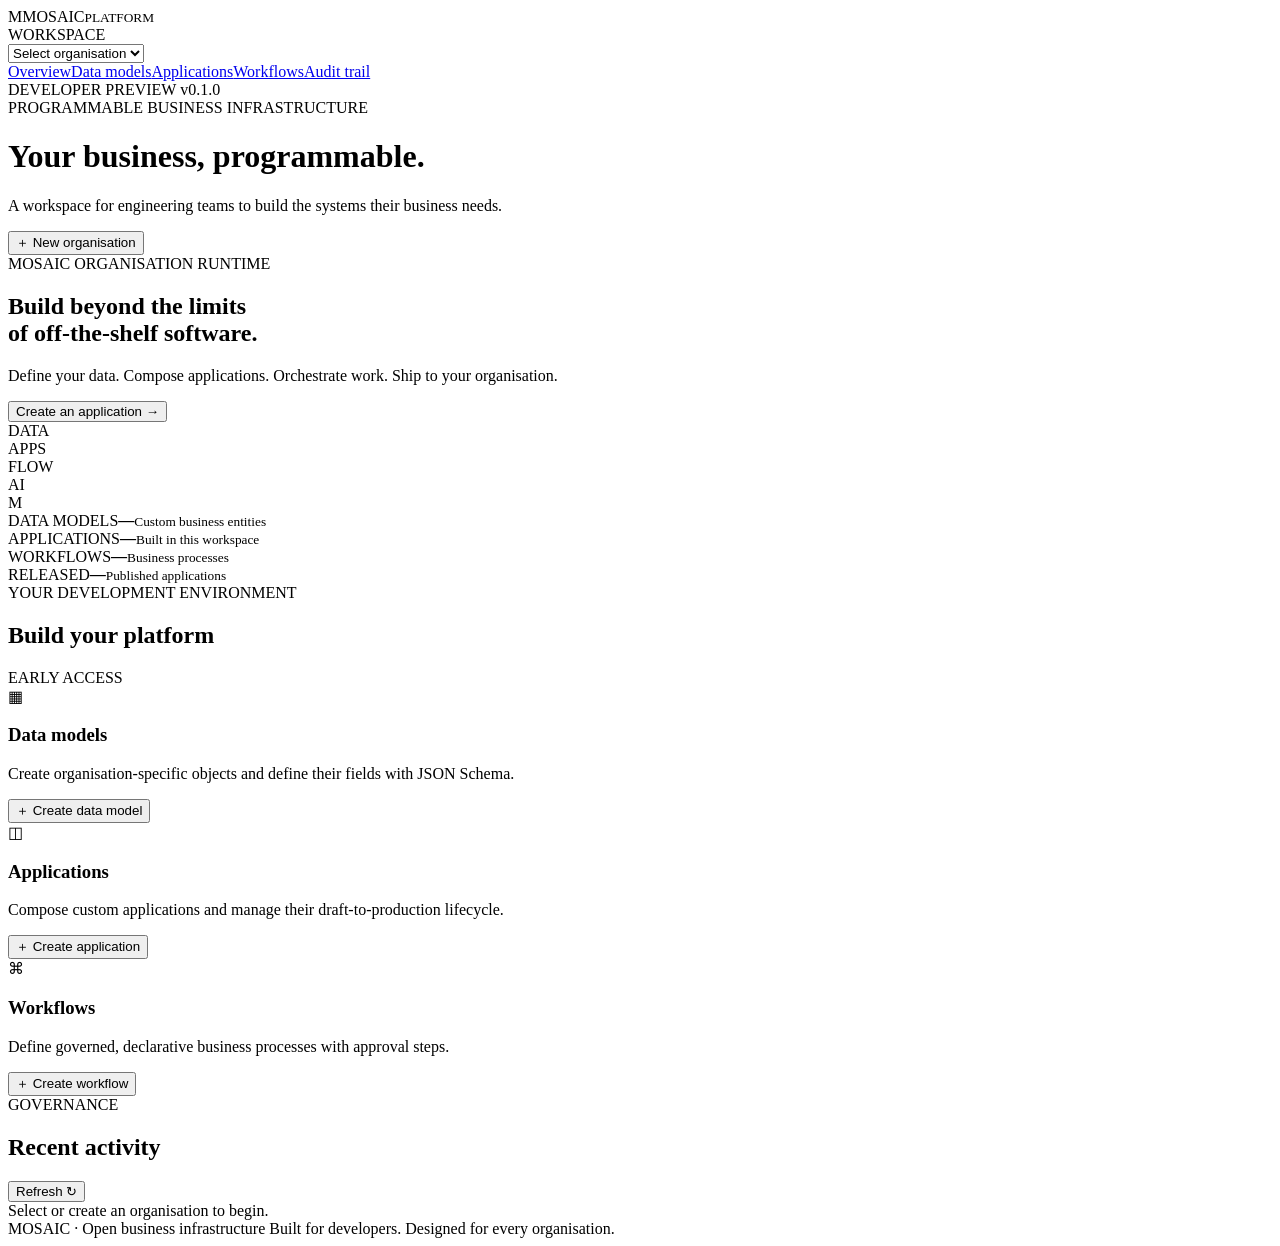
==== static/index.html @ 46ab3f81 "feat: add MOSAIC browser UI (static/index.html)" ====
<!doctype html>
<html lang="en"><head><meta charset="utf-8"><meta name="viewport" content="width=device-width,initial-scale=1"><title>MOSAIC — Business Infrastructure</title><link rel="stylesheet" href="/static/style.css"></head>
<body>
<aside class="sidebar"><div class="brand"><span class="mark">M</span><span>MOSAIC</span><small>PLATFORM</small></div><div class="org-label">WORKSPACE</div><select id="orgSelect"><option value="">Select organisation</option></select><nav><a class="active" href="#overview">Overview</a><a href="#objects">Data models</a><a href="#apps">Applications</a><a href="#workflows">Workflows</a><a href="#audit">Audit trail</a></nav><div class="side-foot">DEVELOPER PREVIEW <span>v0.1.0</span></div></aside>
<main><header><div><div class="eyebrow">PROGRAMMABLE BUSINESS INFRASTRUCTURE</div><h1 id="pageTitle">Your business, programmable.</h1><p class="muted">A workspace for engineering teams to build the systems their business needs.</p></div><button class="primary" id="newOrg">＋ New organisation</button></header>
<section class="hero"><div><div class="eyebrow light">MOSAIC ORGANISATION RUNTIME</div><h2>Build beyond the limits<br>of off-the-shelf software.</h2><p>Define your data. Compose applications. Orchestrate work. Ship to your organisation.</p><button class="hero-btn" id="quickApp">Create an application <span>→</span></button></div><div class="hero-art"><div class="orb orb1"></div><div class="orb orb2"></div><div class="node n1">DATA</div><div class="node n2">APPS</div><div class="node n3">FLOW</div><div class="node n4">AI</div><div class="core">M</div></div></section>
<section class="stats"><article><span>DATA MODELS</span><strong id="objectCount">—</strong><small>Custom business entities</small></article><article><span>APPLICATIONS</span><strong id="appCount">—</strong><small>Built in this workspace</small></article><article><span>WORKFLOWS</span><strong id="workflowCount">—</strong><small>Business processes</small></article><article><span>RELEASED</span><strong id="publishedCount">—</strong><small>Published applications</small></article></section>
<div class="section-head"><div><div class="eyebrow">YOUR DEVELOPMENT ENVIRONMENT</div><h2>Build your platform</h2></div><span class="pill">EARLY ACCESS</span></div>
<section class="cards"><article class="feature" id="objects"><div class="icon">▦</div><h3>Data models</h3><p>Create organisation-specific objects and define their fields with JSON Schema.</p><button data-action="object">＋ Create data model</button><div id="objectList" class="items"></div></article><article class="feature" id="apps"><div class="icon">◫</div><h3>Applications</h3><p>Compose custom applications and manage their draft-to-production lifecycle.</p><button data-action="app">＋ Create application</button><div id="appList" class="items"></div></article><article class="feature" id="workflows"><div class="icon">⌘</div><h3>Workflows</h3><p>Define governed, declarative business processes with approval steps.</p><button data-action="workflow">＋ Create workflow</button><div id="workflowList" class="items"></div></article></section>
<section class="audit" id="audit"><div class="section-head"><div><div class="eyebrow">GOVERNANCE</div><h2>Recent activity</h2></div><button class="subtle" id="refresh">Refresh ↻</button></div><div id="auditList" class="audit-list">Select or create an organisation to begin.</div></section>
<footer>MOSAIC · Open business infrastructure <span>Built for developers. Designed for every organisation.</span></footer></main>
<dialog id="modal"><form method="dialog" id="modalForm"><div class="modal-head"><div><div class="eyebrow">MOSAIC BUILDER</div><h2 id="modalTitle">Create</h2></div><button class="close" value="cancel">×</button></div><div id="fields"></div><div class="modal-actions"><button class="subtle" value="cancel">Cancel</button><button class="primary" id="save" type="submit">Create</button></div></form></dialog><div id="toast"></div><script src="/static/app.js"></script></body></html>
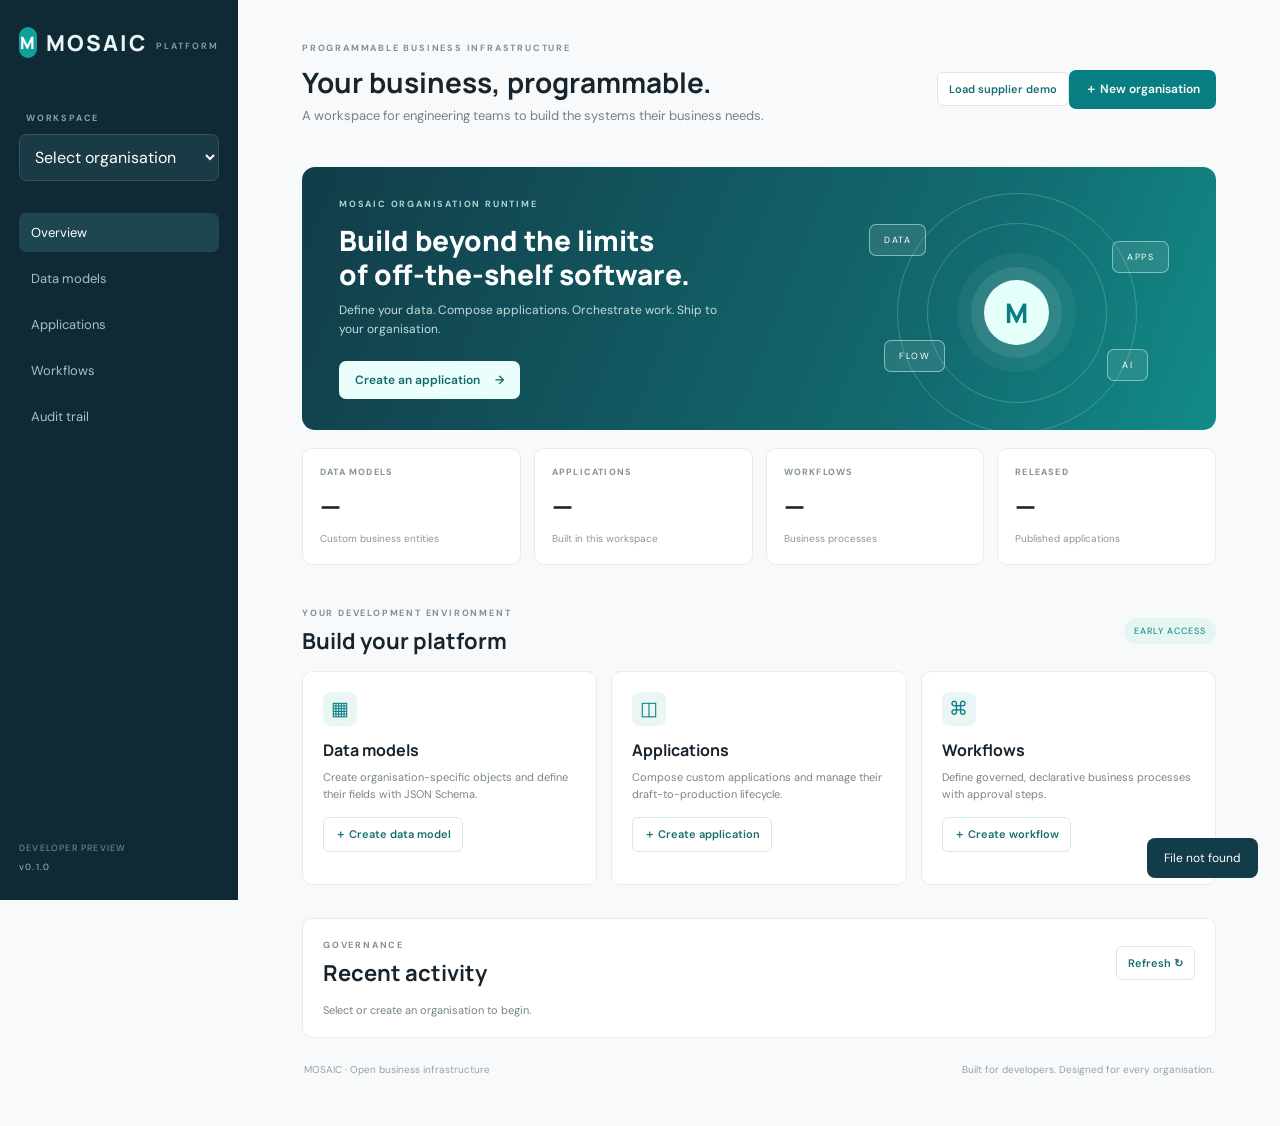
==== commit 99e5e203: "Add one-click supplier onboarding demo" ====
--- a/static/index.html
+++ b/static/index.html
@@ -2,7 +2,7 @@
 <html lang="en"><head><meta charset="utf-8"><meta name="viewport" content="width=device-width,initial-scale=1"><title>MOSAIC — Business Infrastructure</title><link rel="stylesheet" href="/static/style.css"></head>
 <body>
 <aside class="sidebar"><div class="brand"><span class="mark">M</span><span>MOSAIC</span><small>PLATFORM</small></div><div class="org-label">WORKSPACE</div><select id="orgSelect"><option value="">Select organisation</option></select><nav><a class="active" href="#overview">Overview</a><a href="#objects">Data models</a><a href="#apps">Applications</a><a href="#workflows">Workflows</a><a href="#audit">Audit trail</a></nav><div class="side-foot">DEVELOPER PREVIEW <span>v0.1.0</span></div></aside>
-<main><header><div><div class="eyebrow">PROGRAMMABLE BUSINESS INFRASTRUCTURE</div><h1 id="pageTitle">Your business, programmable.</h1><p class="muted">A workspace for engineering teams to build the systems their business needs.</p></div><button class="primary" id="newOrg">＋ New organisation</button></header>
+<main><header><div><div class="eyebrow">PROGRAMMABLE BUSINESS INFRASTRUCTURE</div><h1 id="pageTitle">Your business, programmable.</h1><p class="muted">A workspace for engineering teams to build the systems their business needs.</p></div><div class="header-actions"><button class="subtle" id="loadDemo">Load supplier demo</button><button class="primary" id="newOrg">＋ New organisation</button></div></header>
 <section class="hero"><div><div class="eyebrow light">MOSAIC ORGANISATION RUNTIME</div><h2>Build beyond the limits<br>of off-the-shelf software.</h2><p>Define your data. Compose applications. Orchestrate work. Ship to your organisation.</p><button class="hero-btn" id="quickApp">Create an application <span>→</span></button></div><div class="hero-art"><div class="orb orb1"></div><div class="orb orb2"></div><div class="node n1">DATA</div><div class="node n2">APPS</div><div class="node n3">FLOW</div><div class="node n4">AI</div><div class="core">M</div></div></section>
 <section class="stats"><article><span>DATA MODELS</span><strong id="objectCount">—</strong><small>Custom business entities</small></article><article><span>APPLICATIONS</span><strong id="appCount">—</strong><small>Built in this workspace</small></article><article><span>WORKFLOWS</span><strong id="workflowCount">—</strong><small>Business processes</small></article><article><span>RELEASED</span><strong id="publishedCount">—</strong><small>Published applications</small></article></section>
 <div class="section-head"><div><div class="eyebrow">YOUR DEVELOPMENT ENVIRONMENT</div><h2>Build your platform</h2></div><span class="pill">EARLY ACCESS</span></div>
--- a/static/style.css
+++ b/static/style.css
@@ -0,0 +1,4 @@
+@import url('https://fonts.googleapis.com/css2?family=DM+Sans:wght@400;500;600;700&family=Manrope:wght@400;500;600;700;800&display=swap');
+:root{--ink:#17232d;--muted:#74818b;--line:#e7ecef;--teal:#087e83;--bg:#f7f9fa}*{box-sizing:border-box}body{margin:0;background:var(--bg);color:var(--ink);font-family:'DM Sans',sans-serif}.sidebar{position:fixed;inset:0 auto 0 0;width:238px;background:#102a35;color:#eaf4f4;padding:27px 19px;display:flex;flex-direction:column}.brand{font:800 22px Manrope;letter-spacing:2px;display:flex;align-items:center;gap:9px}.brand small{font:600 9px 'DM Sans';letter-spacing:2px;color:#7fa5a9;margin:7px 0 0}.mark{display:grid;place-items:center;background:#12a09b;border-radius:9px;width:31px;height:31px;color:#fff;font-size:17px}.org-label,.eyebrow{font-size:9px;font-weight:700;letter-spacing:1.8px;color:#819099}.org-label{margin:54px 0 10px 7px;color:#7fa5a9}select{background:#1a3a45;color:white;border:1px solid #31525b;border-radius:7px;padding:11px;width:100%;font:inherit}nav{display:grid;gap:7px;margin-top:32px}nav a{color:#a8bec1;text-decoration:none;padding:11px 12px;border-radius:7px;font-size:13px}nav a.active,nav a:hover{background:#1d4650;color:white}.side-foot{margin-top:auto;color:#6f979b;font-size:9px;letter-spacing:1.2px}.side-foot span{display:block;margin-top:7px;color:#a4bec0}main{margin-left:238px;padding:42px 5vw 25px;max-width:1600px}header{display:flex;justify-content:space-between;align-items:center;margin-bottom:30px}h1,h2,h3,p{margin-top:0}h1{font:700 28px Manrope;margin:9px 0 6px}h2{font:700 22px Manrope;margin:7px 0}h3{font:700 16px Manrope;margin:13px 0 8px}.muted{color:var(--muted);font-size:13px}.primary,.hero-btn{background:#087e83;color:white;border:0;border-radius:7px;padding:11px 16px;font:600 12px 'DM Sans';cursor:pointer}.primary:hover{background:#06696d}.hero{background:linear-gradient(112deg,#123c49,#126b70 70%,#128b86);border-radius:13px;color:white;min-height:248px;padding:31px 37px;display:flex;justify-content:space-between;overflow:hidden;position:relative}.light{color:#a8d6d3}.hero h2{font:800 28px Manrope;line-height:1.2;margin:14px 0 10px}.hero p{font-size:12px;color:#c5dddc;max-width:390px;line-height:1.6}.hero-btn{background:#eafffb;color:#12676b;margin-top:9px}.hero-btn span{padding-left:12px}.hero-art{width:330px;position:relative}.core{position:absolute;top:82px;left:135px;width:65px;height:65px;border-radius:50%;display:grid;place-items:center;background:#e5fffa;color:#087e83;font:800 27px Manrope;box-shadow:0 0 0 13px #ffffff16,0 0 0 27px #ffffff0c}.node{position:absolute;border:1px solid #a5e1d9aa;background:#ffffff18;padding:9px 14px;border-radius:7px;font-size:9px;letter-spacing:1.5px}.n1{top:26px;left:20px}.n2{top:43px;right:10px}.n3{bottom:27px;left:35px}.n4{bottom:18px;right:31px}.orb{position:absolute;border:1px solid #a4d9d44d;border-radius:50%;width:180px;height:180px;top:25px;left:78px}.orb2{width:240px;height:240px;top:-5px;left:48px}.stats{display:grid;grid-template-columns:repeat(4,1fr);gap:13px;margin:18px 0 42px}.stats article,.feature,.audit{background:white;border:1px solid var(--line);border-radius:10px}.stats article{padding:17px}.stats span{display:block;color:#849198;font-size:9px;letter-spacing:1.2px;font-weight:700}.stats strong{display:block;font:700 27px Manrope;margin:9px 0 2px}.stats small{color:#8a969c;font-size:10px}.section-head{display:flex;justify-content:space-between;align-items:center;margin-bottom:15px}.section-head h2{margin-bottom:0}.pill{font-size:9px;letter-spacing:1px;color:#087e83;background:#e4f5f2;border-radius:20px;padding:7px 10px}.cards{display:grid;grid-template-columns:repeat(3,1fr);gap:14px}.feature{padding:20px;min-height:205px}.icon{width:34px;height:34px;background:#e9f6f4;color:#087e83;border-radius:8px;display:grid;place-items:center;font-size:19px}.feature p{font-size:11px;color:#78858c;line-height:1.6;min-height:37px}.feature button,.subtle{background:white;border:1px solid #dce5e7;color:#176d70;padding:9px 11px;border-radius:6px;font:600 11px 'DM Sans';cursor:pointer}.items{margin-top:12px;display:grid;gap:6px}.item{font-size:11px;padding:8px;background:#f6f9f9;border-radius:5px;display:flex;justify-content:space-between}.tag{font-size:9px;color:#087e83}.audit{padding:20px;margin-top:33px}.audit-list{font-size:11px;color:#75838a}.audit-row{display:flex;justify-content:space-between;border-top:1px solid var(--line);padding:11px 0}.audit-row time{color:#9aa4a9}footer{padding:25px 2px;color:#98a2a7;font-size:10px}footer span{float:right}dialog{border:0;border-radius:12px;padding:0;width:min(480px,calc(100% - 30px));box-shadow:0 20px 70px #102a3533}dialog::backdrop{background:#0b202a88}.modal-head{display:flex;justify-content:space-between;padding:22px 24px;border-bottom:1px solid var(--line)}.modal-head h2{margin:6px 0 0}.close{border:0;background:none;font-size:25px;color:#738087;cursor:pointer}#fields{padding:22px 24px;display:grid;gap:13px}label{font-size:11px;font-weight:600;color:#53636a;display:grid;gap:7px}input,textarea{font:12px 'DM Sans';border:1px solid #dce5e7;border-radius:6px;padding:11px;width:100%;color:#26353b}textarea{min-height:90px;resize:vertical}.hint{font-size:10px;color:#8b979c;font-weight:400}.modal-actions{padding:14px 24px;border-top:1px solid var(--line);display:flex;justify-content:flex-end;gap:8px}#toast{position:fixed;bottom:22px;right:22px;background:#123c49;color:white;padding:12px 17px;border-radius:8px;font-size:12px;opacity:0;transition:.2s;pointer-events:none}#toast.show{opacity:1}@media(max-width:900px){.sidebar{width:190px}main{margin-left:190px;padding:28px 25px}.cards{grid-template-columns:1fr 1fr}.hero-art{opacity:.5;width:220px}}@media(max-width:650px){.sidebar{position:static;width:auto;height:auto;padding:13px 17px;display:block}.brand small,.org-label,nav,.side-foot{display:none}.sidebar select{margin-top:12px}main{margin:0;padding:23px 16px}.hero{padding:25px;min-height:220px}.hero-art{display:none}.stats{grid-template-columns:1fr 1fr;margin-bottom:30px}.cards{grid-template-columns:1fr}header{align-items:flex-start;gap:10px}h1{font-size:23px}header .primary{font-size:10px;padding:10px}footer span{float:none;display:block;margin-top:7px}}
+
+.mini-action{border:1px solid #c9dddd;background:#fff;color:#087e83;border-radius:5px;padding:4px 7px;font:600 9px 'DM Sans';cursor:pointer}.mini-action:hover{background:#e9f6f4}
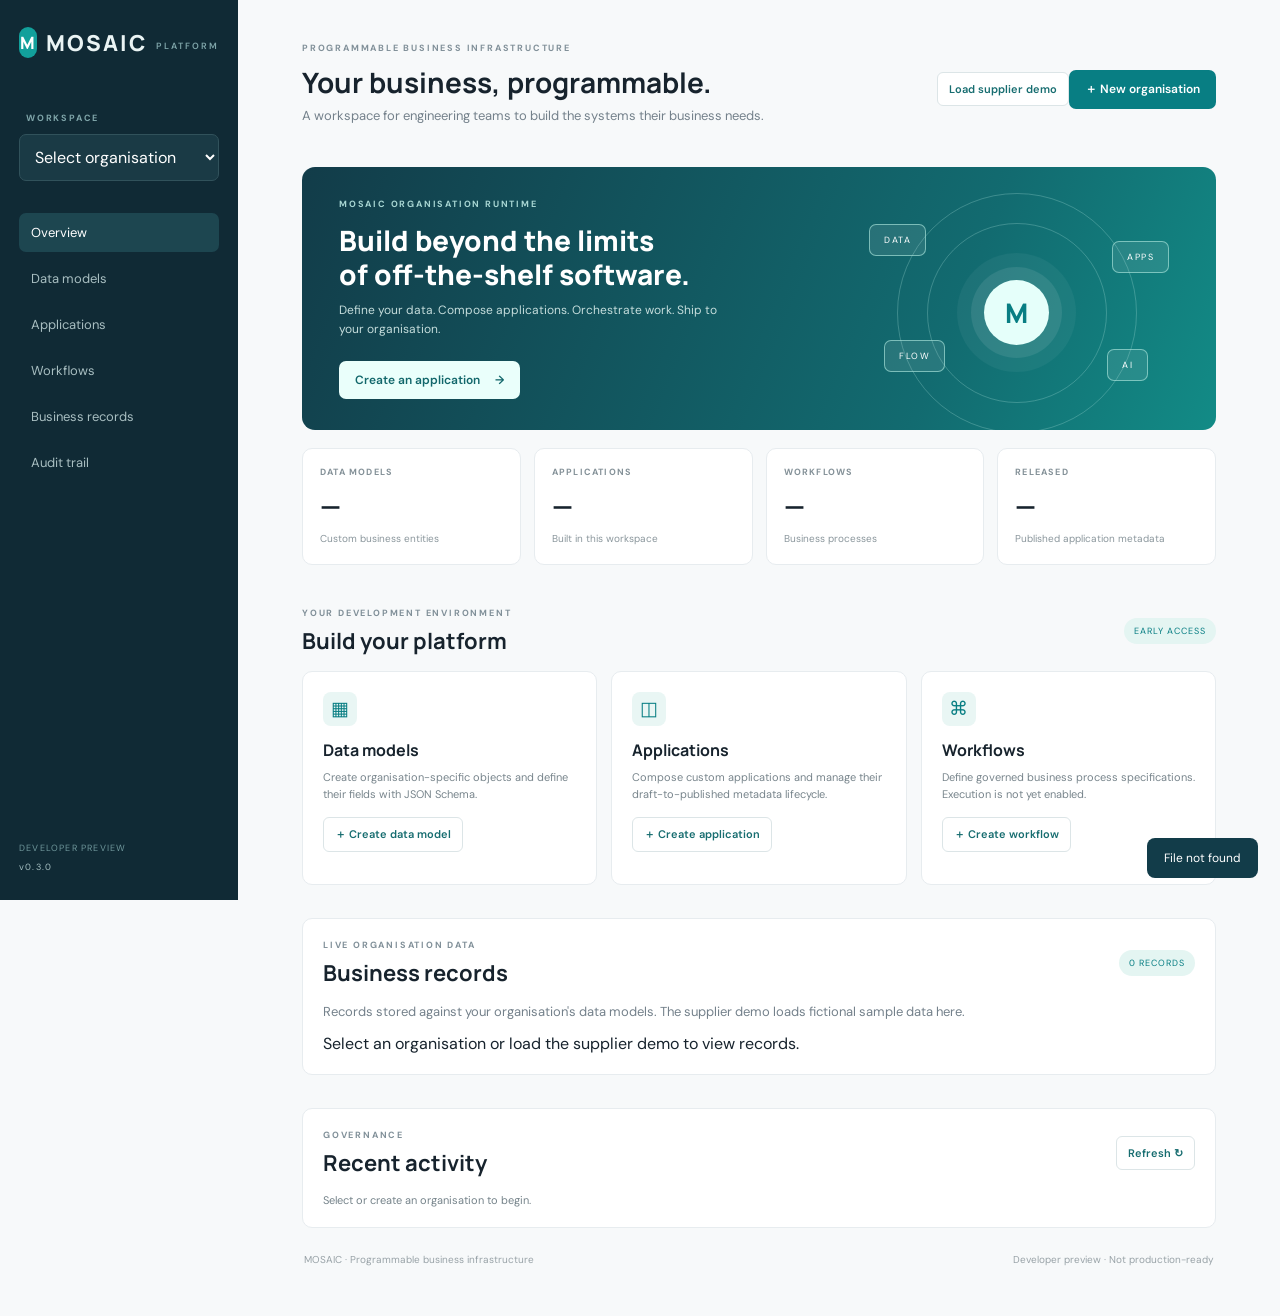
==== commit e554343d: "Add visible business records demo workspace" ====
--- a/static/index.html
+++ b/static/index.html
@@ -1,12 +1,14 @@
 <!doctype html>
-<html lang="en"><head><meta charset="utf-8"><meta name="viewport" content="width=device-width,initial-scale=1"><title>MOSAIC — Business Infrastructure</title><link rel="stylesheet" href="/static/style.css"></head>
+<html lang="en">
+<head><meta charset="utf-8"><meta name="viewport" content="width=device-width,initial-scale=1"><title>MOSAIC — Business Infrastructure</title><link rel="stylesheet" href="/static/style.css"></head>
 <body>
-<aside class="sidebar"><div class="brand"><span class="mark">M</span><span>MOSAIC</span><small>PLATFORM</small></div><div class="org-label">WORKSPACE</div><select id="orgSelect"><option value="">Select organisation</option></select><nav><a class="active" href="#overview">Overview</a><a href="#objects">Data models</a><a href="#apps">Applications</a><a href="#workflows">Workflows</a><a href="#audit">Audit trail</a></nav><div class="side-foot">DEVELOPER PREVIEW <span>v0.1.0</span></div></aside>
-<main><header><div><div class="eyebrow">PROGRAMMABLE BUSINESS INFRASTRUCTURE</div><h1 id="pageTitle">Your business, programmable.</h1><p class="muted">A workspace for engineering teams to build the systems their business needs.</p></div><div class="header-actions"><button class="subtle" id="loadDemo">Load supplier demo</button><button class="primary" id="newOrg">＋ New organisation</button></div></header>
-<section class="hero"><div><div class="eyebrow light">MOSAIC ORGANISATION RUNTIME</div><h2>Build beyond the limits<br>of off-the-shelf software.</h2><p>Define your data. Compose applications. Orchestrate work. Ship to your organisation.</p><button class="hero-btn" id="quickApp">Create an application <span>→</span></button></div><div class="hero-art"><div class="orb orb1"></div><div class="orb orb2"></div><div class="node n1">DATA</div><div class="node n2">APPS</div><div class="node n3">FLOW</div><div class="node n4">AI</div><div class="core">M</div></div></section>
-<section class="stats"><article><span>DATA MODELS</span><strong id="objectCount">—</strong><small>Custom business entities</small></article><article><span>APPLICATIONS</span><strong id="appCount">—</strong><small>Built in this workspace</small></article><article><span>WORKFLOWS</span><strong id="workflowCount">—</strong><small>Business processes</small></article><article><span>RELEASED</span><strong id="publishedCount">—</strong><small>Published applications</small></article></section>
+<aside class="sidebar"><div class="brand"><span class="mark">M</span><span>MOSAIC</span><small>PLATFORM</small></div><div class="org-label">WORKSPACE</div><select id="orgSelect"><option value="">Select organisation</option></select><nav><a class="active" href="#overview">Overview</a><a href="#objects">Data models</a><a href="#apps">Applications</a><a href="#workflows">Workflows</a><a href="#records">Business records</a><a href="#audit">Audit trail</a></nav><div class="side-foot">DEVELOPER PREVIEW <span>v0.3.0</span></div></aside>
+<main><header><div><div class="eyebrow">PROGRAMMABLE BUSINESS INFRASTRUCTURE</div><h1 id="pageTitle">Your business, programmable.</h1><p class="muted">A workspace for engineering teams to build the systems their business needs.</p></div><div class="header-actions"><button class="subtle" id="loadDemo" type="button">Load supplier demo</button><button class="primary" id="newOrg" type="button">＋ New organisation</button></div></header>
+<section class="hero"><div><div class="eyebrow light">MOSAIC ORGANISATION RUNTIME</div><h2>Build beyond the limits<br>of off-the-shelf software.</h2><p>Define your data. Compose applications. Orchestrate work. Ship to your organisation.</p><button class="hero-btn" id="quickApp" type="button">Create an application <span>→</span></button></div><div class="hero-art"><div class="orb orb1"></div><div class="orb orb2"></div><div class="node n1">DATA</div><div class="node n2">APPS</div><div class="node n3">FLOW</div><div class="node n4">AI</div><div class="core">M</div></div></section>
+<section class="stats"><article><span>DATA MODELS</span><strong id="objectCount">—</strong><small>Custom business entities</small></article><article><span>APPLICATIONS</span><strong id="appCount">—</strong><small>Built in this workspace</small></article><article><span>WORKFLOWS</span><strong id="workflowCount">—</strong><small>Business processes</small></article><article><span>RELEASED</span><strong id="publishedCount">—</strong><small>Published application metadata</small></article></section>
 <div class="section-head"><div><div class="eyebrow">YOUR DEVELOPMENT ENVIRONMENT</div><h2>Build your platform</h2></div><span class="pill">EARLY ACCESS</span></div>
-<section class="cards"><article class="feature" id="objects"><div class="icon">▦</div><h3>Data models</h3><p>Create organisation-specific objects and define their fields with JSON Schema.</p><button data-action="object">＋ Create data model</button><div id="objectList" class="items"></div></article><article class="feature" id="apps"><div class="icon">◫</div><h3>Applications</h3><p>Compose custom applications and manage their draft-to-production lifecycle.</p><button data-action="app">＋ Create application</button><div id="appList" class="items"></div></article><article class="feature" id="workflows"><div class="icon">⌘</div><h3>Workflows</h3><p>Define governed, declarative business processes with approval steps.</p><button data-action="workflow">＋ Create workflow</button><div id="workflowList" class="items"></div></article></section>
-<section class="audit" id="audit"><div class="section-head"><div><div class="eyebrow">GOVERNANCE</div><h2>Recent activity</h2></div><button class="subtle" id="refresh">Refresh ↻</button></div><div id="auditList" class="audit-list">Select or create an organisation to begin.</div></section>
-<footer>MOSAIC · Open business infrastructure <span>Built for developers. Designed for every organisation.</span></footer></main>
-<dialog id="modal"><form method="dialog" id="modalForm"><div class="modal-head"><div><div class="eyebrow">MOSAIC BUILDER</div><h2 id="modalTitle">Create</h2></div><button class="close" value="cancel">×</button></div><div id="fields"></div><div class="modal-actions"><button class="subtle" value="cancel">Cancel</button><button class="primary" id="save" type="submit">Create</button></div></form></dialog><div id="toast"></div><script src="/static/app.js"></script></body></html>+<section class="cards"><article class="feature" id="objects"><div class="icon">▦</div><h3>Data models</h3><p>Create organisation-specific objects and define their fields with JSON Schema.</p><button type="button" data-action="object">＋ Create data model</button><div id="objectList" class="items"></div></article><article class="feature" id="apps"><div class="icon">◫</div><h3>Applications</h3><p>Compose custom applications and manage their draft-to-published metadata lifecycle.</p><button type="button" data-action="app">＋ Create application</button><div id="appList" class="items"></div></article><article class="feature" id="workflows"><div class="icon">⌘</div><h3>Workflows</h3><p>Define governed business process specifications. Execution is not yet enabled.</p><button type="button" data-action="workflow">＋ Create workflow</button><div id="workflowList" class="items"></div></article></section>
+<section class="audit records" id="records"><div class="section-head"><div><div class="eyebrow">LIVE ORGANISATION DATA</div><h2>Business records</h2></div><span class="pill" id="recordCount">0 RECORDS</span></div><p class="muted">Records stored against your organisation's data models. The supplier demo loads fictional sample data here.</p><div id="recordList" class="record-list">Select an organisation or load the supplier demo to view records.</div></section>
+<section class="audit" id="audit"><div class="section-head"><div><div class="eyebrow">GOVERNANCE</div><h2>Recent activity</h2></div><button class="subtle" id="refresh" type="button">Refresh ↻</button></div><div id="auditList" class="audit-list">Select or create an organisation to begin.</div></section>
+<footer>MOSAIC · Programmable business infrastructure <span>Developer preview · Not production-ready</span></footer></main>
+<dialog id="modal"><form method="dialog" id="modalForm"><div class="modal-head"><div><div class="eyebrow">MOSAIC BUILDER</div><h2 id="modalTitle">Create</h2></div><button class="close" value="cancel" type="submit">×</button></div><div id="fields"></div><div class="modal-actions"><button class="subtle" value="cancel" type="submit">Cancel</button><button class="primary" id="save" type="submit" value="save">Create</button></div></form></dialog><div id="toast" role="status" aria-live="polite"></div><script src="/static/app.js"></script></body></html>
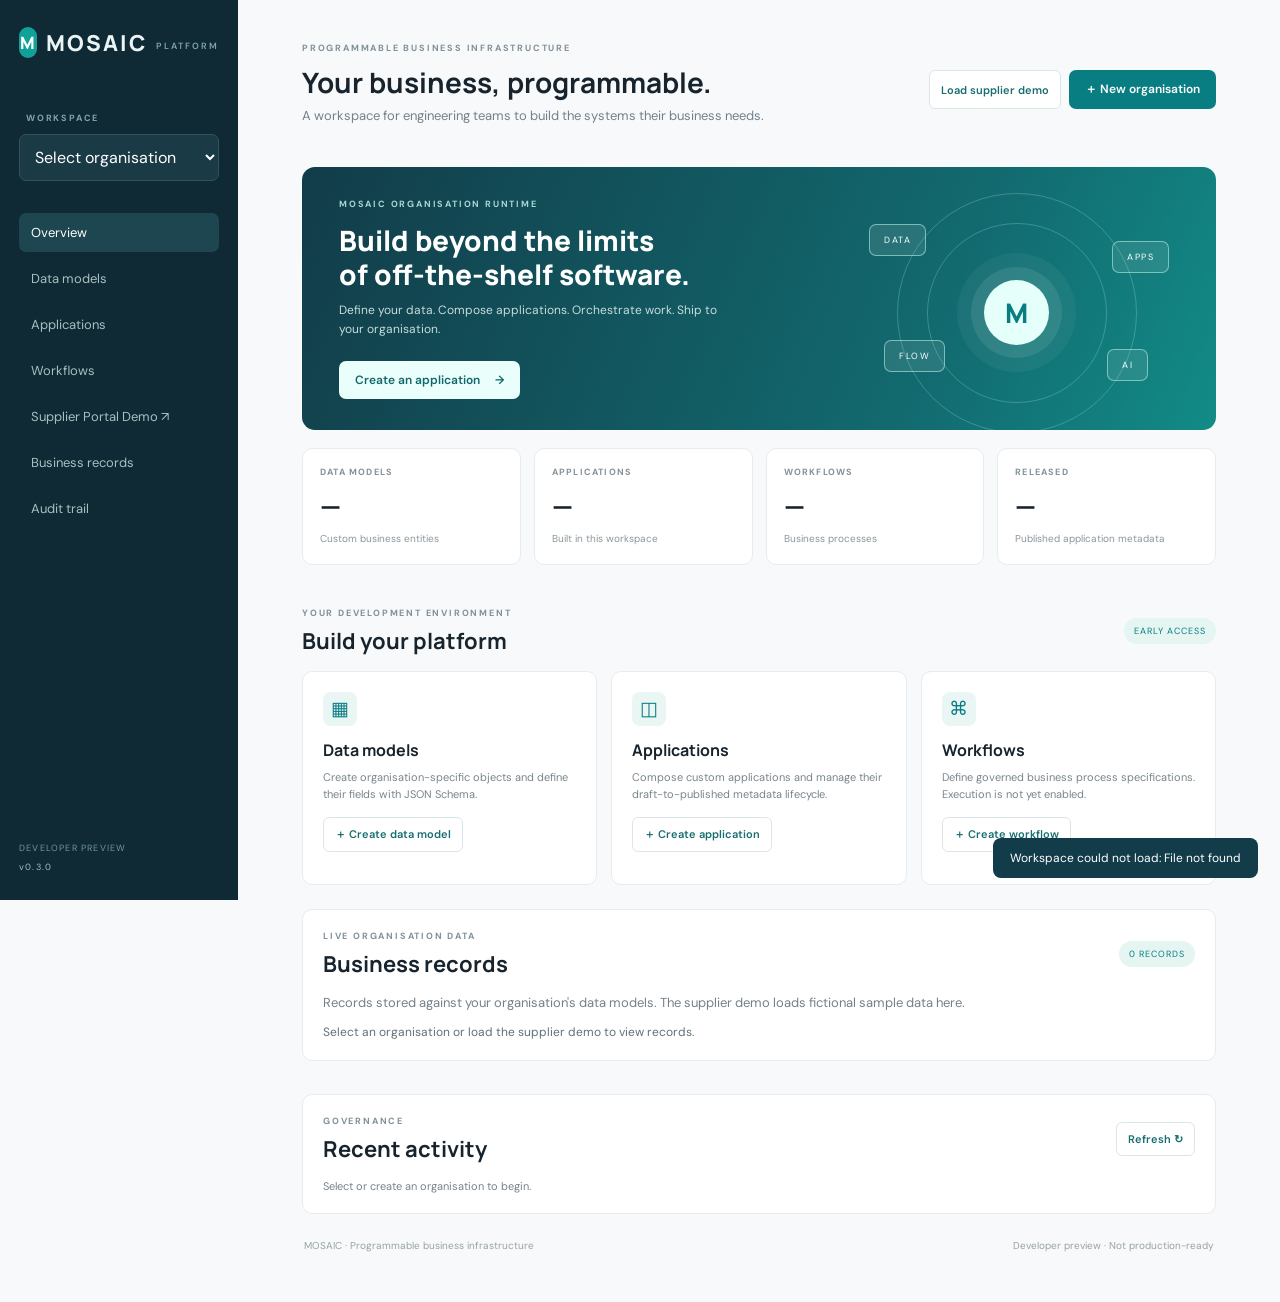
==== commit 876bcee7: "Link supplier portal demo from MOSAIC workspace" ====
--- a/static/index.html
+++ b/static/index.html
@@ -2,7 +2,7 @@
 <html lang="en">
 <head><meta charset="utf-8"><meta name="viewport" content="width=device-width,initial-scale=1"><title>MOSAIC — Business Infrastructure</title><link rel="stylesheet" href="/static/style.css"></head>
 <body>
-<aside class="sidebar"><div class="brand"><span class="mark">M</span><span>MOSAIC</span><small>PLATFORM</small></div><div class="org-label">WORKSPACE</div><select id="orgSelect"><option value="">Select organisation</option></select><nav><a class="active" href="#overview">Overview</a><a href="#objects">Data models</a><a href="#apps">Applications</a><a href="#workflows">Workflows</a><a href="#records">Business records</a><a href="#audit">Audit trail</a></nav><div class="side-foot">DEVELOPER PREVIEW <span>v0.3.0</span></div></aside>
+<aside class="sidebar"><div class="brand"><span class="mark">M</span><span>MOSAIC</span><small>PLATFORM</small></div><div class="org-label">WORKSPACE</div><select id="orgSelect"><option value="">Select organisation</option></select><nav><a class="active" href="#overview">Overview</a><a href="#objects">Data models</a><a href="#apps">Applications</a><a href="#workflows">Workflows</a><a href="/demo/suppliers">Supplier Portal Demo ↗</a><a href="#records">Business records</a><a href="#audit">Audit trail</a></nav><div class="side-foot">DEVELOPER PREVIEW <span>v0.3.0</span></div></aside>
 <main><header><div><div class="eyebrow">PROGRAMMABLE BUSINESS INFRASTRUCTURE</div><h1 id="pageTitle">Your business, programmable.</h1><p class="muted">A workspace for engineering teams to build the systems their business needs.</p></div><div class="header-actions"><button class="subtle" id="loadDemo" type="button">Load supplier demo</button><button class="primary" id="newOrg" type="button">＋ New organisation</button></div></header>
 <section class="hero"><div><div class="eyebrow light">MOSAIC ORGANISATION RUNTIME</div><h2>Build beyond the limits<br>of off-the-shelf software.</h2><p>Define your data. Compose applications. Orchestrate work. Ship to your organisation.</p><button class="hero-btn" id="quickApp" type="button">Create an application <span>→</span></button></div><div class="hero-art"><div class="orb orb1"></div><div class="orb orb2"></div><div class="node n1">DATA</div><div class="node n2">APPS</div><div class="node n3">FLOW</div><div class="node n4">AI</div><div class="core">M</div></div></section>
 <section class="stats"><article><span>DATA MODELS</span><strong id="objectCount">—</strong><small>Custom business entities</small></article><article><span>APPLICATIONS</span><strong id="appCount">—</strong><small>Built in this workspace</small></article><article><span>WORKFLOWS</span><strong id="workflowCount">—</strong><small>Business processes</small></article><article><span>RELEASED</span><strong id="publishedCount">—</strong><small>Published application metadata</small></article></section>
--- a/static/style.css
+++ b/static/style.css
@@ -2,3 +2,5 @@
 :root{--ink:#17232d;--muted:#74818b;--line:#e7ecef;--teal:#087e83;--bg:#f7f9fa}*{box-sizing:border-box}body{margin:0;background:var(--bg);color:var(--ink);font-family:'DM Sans',sans-serif}.sidebar{position:fixed;inset:0 auto 0 0;width:238px;background:#102a35;color:#eaf4f4;padding:27px 19px;display:flex;flex-direction:column}.brand{font:800 22px Manrope;letter-spacing:2px;display:flex;align-items:center;gap:9px}.brand small{font:600 9px 'DM Sans';letter-spacing:2px;color:#7fa5a9;margin:7px 0 0}.mark{display:grid;place-items:center;background:#12a09b;border-radius:9px;width:31px;height:31px;color:#fff;font-size:17px}.org-label,.eyebrow{font-size:9px;font-weight:700;letter-spacing:1.8px;color:#819099}.org-label{margin:54px 0 10px 7px;color:#7fa5a9}select{background:#1a3a45;color:white;border:1px solid #31525b;border-radius:7px;padding:11px;width:100%;font:inherit}nav{display:grid;gap:7px;margin-top:32px}nav a{color:#a8bec1;text-decoration:none;padding:11px 12px;border-radius:7px;font-size:13px}nav a.active,nav a:hover{background:#1d4650;color:white}.side-foot{margin-top:auto;color:#6f979b;font-size:9px;letter-spacing:1.2px}.side-foot span{display:block;margin-top:7px;color:#a4bec0}main{margin-left:238px;padding:42px 5vw 25px;max-width:1600px}header{display:flex;justify-content:space-between;align-items:center;margin-bottom:30px}h1,h2,h3,p{margin-top:0}h1{font:700 28px Manrope;margin:9px 0 6px}h2{font:700 22px Manrope;margin:7px 0}h3{font:700 16px Manrope;margin:13px 0 8px}.muted{color:var(--muted);font-size:13px}.primary,.hero-btn{background:#087e83;color:white;border:0;border-radius:7px;padding:11px 16px;font:600 12px 'DM Sans';cursor:pointer}.primary:hover{background:#06696d}.hero{background:linear-gradient(112deg,#123c49,#126b70 70%,#128b86);border-radius:13px;color:white;min-height:248px;padding:31px 37px;display:flex;justify-content:space-between;overflow:hidden;position:relative}.light{color:#a8d6d3}.hero h2{font:800 28px Manrope;line-height:1.2;margin:14px 0 10px}.hero p{font-size:12px;color:#c5dddc;max-width:390px;line-height:1.6}.hero-btn{background:#eafffb;color:#12676b;margin-top:9px}.hero-btn span{padding-left:12px}.hero-art{width:330px;position:relative}.core{position:absolute;top:82px;left:135px;width:65px;height:65px;border-radius:50%;display:grid;place-items:center;background:#e5fffa;color:#087e83;font:800 27px Manrope;box-shadow:0 0 0 13px #ffffff16,0 0 0 27px #ffffff0c}.node{position:absolute;border:1px solid #a5e1d9aa;background:#ffffff18;padding:9px 14px;border-radius:7px;font-size:9px;letter-spacing:1.5px}.n1{top:26px;left:20px}.n2{top:43px;right:10px}.n3{bottom:27px;left:35px}.n4{bottom:18px;right:31px}.orb{position:absolute;border:1px solid #a4d9d44d;border-radius:50%;width:180px;height:180px;top:25px;left:78px}.orb2{width:240px;height:240px;top:-5px;left:48px}.stats{display:grid;grid-template-columns:repeat(4,1fr);gap:13px;margin:18px 0 42px}.stats article,.feature,.audit{background:white;border:1px solid var(--line);border-radius:10px}.stats article{padding:17px}.stats span{display:block;color:#849198;font-size:9px;letter-spacing:1.2px;font-weight:700}.stats strong{display:block;font:700 27px Manrope;margin:9px 0 2px}.stats small{color:#8a969c;font-size:10px}.section-head{display:flex;justify-content:space-between;align-items:center;margin-bottom:15px}.section-head h2{margin-bottom:0}.pill{font-size:9px;letter-spacing:1px;color:#087e83;background:#e4f5f2;border-radius:20px;padding:7px 10px}.cards{display:grid;grid-template-columns:repeat(3,1fr);gap:14px}.feature{padding:20px;min-height:205px}.icon{width:34px;height:34px;background:#e9f6f4;color:#087e83;border-radius:8px;display:grid;place-items:center;font-size:19px}.feature p{font-size:11px;color:#78858c;line-height:1.6;min-height:37px}.feature button,.subtle{background:white;border:1px solid #dce5e7;color:#176d70;padding:9px 11px;border-radius:6px;font:600 11px 'DM Sans';cursor:pointer}.items{margin-top:12px;display:grid;gap:6px}.item{font-size:11px;padding:8px;background:#f6f9f9;border-radius:5px;display:flex;justify-content:space-between}.tag{font-size:9px;color:#087e83}.audit{padding:20px;margin-top:33px}.audit-list{font-size:11px;color:#75838a}.audit-row{display:flex;justify-content:space-between;border-top:1px solid var(--line);padding:11px 0}.audit-row time{color:#9aa4a9}footer{padding:25px 2px;color:#98a2a7;font-size:10px}footer span{float:right}dialog{border:0;border-radius:12px;padding:0;width:min(480px,calc(100% - 30px));box-shadow:0 20px 70px #102a3533}dialog::backdrop{background:#0b202a88}.modal-head{display:flex;justify-content:space-between;padding:22px 24px;border-bottom:1px solid var(--line)}.modal-head h2{margin:6px 0 0}.close{border:0;background:none;font-size:25px;color:#738087;cursor:pointer}#fields{padding:22px 24px;display:grid;gap:13px}label{font-size:11px;font-weight:600;color:#53636a;display:grid;gap:7px}input,textarea{font:12px 'DM Sans';border:1px solid #dce5e7;border-radius:6px;padding:11px;width:100%;color:#26353b}textarea{min-height:90px;resize:vertical}.hint{font-size:10px;color:#8b979c;font-weight:400}.modal-actions{padding:14px 24px;border-top:1px solid var(--line);display:flex;justify-content:flex-end;gap:8px}#toast{position:fixed;bottom:22px;right:22px;background:#123c49;color:white;padding:12px 17px;border-radius:8px;font-size:12px;opacity:0;transition:.2s;pointer-events:none}#toast.show{opacity:1}@media(max-width:900px){.sidebar{width:190px}main{margin-left:190px;padding:28px 25px}.cards{grid-template-columns:1fr 1fr}.hero-art{opacity:.5;width:220px}}@media(max-width:650px){.sidebar{position:static;width:auto;height:auto;padding:13px 17px;display:block}.brand small,.org-label,nav,.side-foot{display:none}.sidebar select{margin-top:12px}main{margin:0;padding:23px 16px}.hero{padding:25px;min-height:220px}.hero-art{display:none}.stats{grid-template-columns:1fr 1fr;margin-bottom:30px}.cards{grid-template-columns:1fr}header{align-items:flex-start;gap:10px}h1{font-size:23px}header .primary{font-size:10px;padding:10px}footer span{float:none;display:block;margin-top:7px}}
 
 .mini-action{border:1px solid #c9dddd;background:#fff;color:#087e83;border-radius:5px;padding:4px 7px;font:600 9px 'DM Sans';cursor:pointer}.mini-action:hover{background:#e9f6f4}
+
+.records{margin-top:24px}.record-list{font-size:12px;color:#607078}.record-table-wrap{width:100%;overflow-x:auto}.record-table{width:100%;border-collapse:collapse;font-size:11px;min-width:560px}.record-table th{text-align:left;color:#829096;font-size:9px;letter-spacing:1px;text-transform:uppercase;background:#f7f9fa}.record-table th,.record-table td{padding:12px;border-bottom:1px solid var(--line);vertical-align:top}.record-table td{line-height:1.6}.record-table td:first-child{color:#087e83;font-weight:600}.record-table td:nth-child(2){min-width:170px}.empty-state{padding:24px;text-align:center;background:#f7f9fa;border:1px dashed #dce5e7;border-radius:8px;color:#74818b}.header-actions{display:flex;gap:8px;flex-wrap:wrap}button:disabled{opacity:.55;cursor:wait}
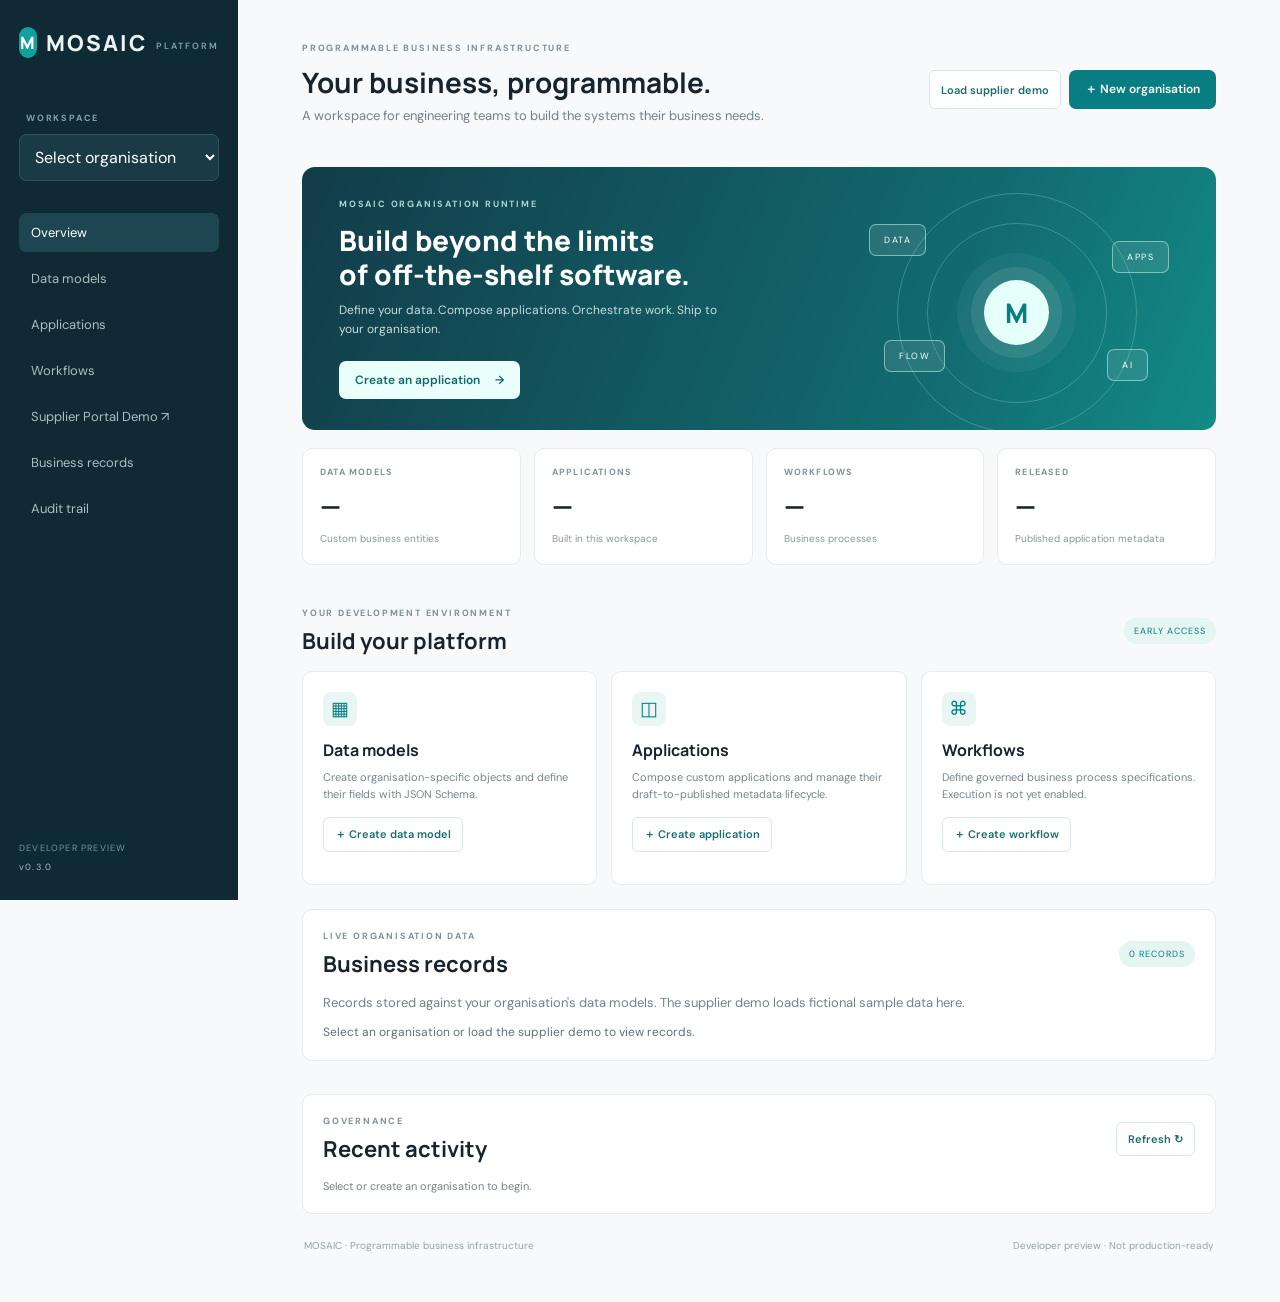
==== commit 56cd2798: "Add MOSAIC sign-in controls" ====
--- a/static/index.html
+++ b/static/index.html
@@ -3,7 +3,7 @@
 <head><meta charset="utf-8"><meta name="viewport" content="width=device-width,initial-scale=1"><title>MOSAIC — Business Infrastructure</title><link rel="stylesheet" href="/static/style.css"></head>
 <body>
 <aside class="sidebar"><div class="brand"><span class="mark">M</span><span>MOSAIC</span><small>PLATFORM</small></div><div class="org-label">WORKSPACE</div><select id="orgSelect"><option value="">Select organisation</option></select><nav><a class="active" href="#overview">Overview</a><a href="#objects">Data models</a><a href="#apps">Applications</a><a href="#workflows">Workflows</a><a href="/demo/suppliers">Supplier Portal Demo ↗</a><a href="#records">Business records</a><a href="#audit">Audit trail</a></nav><div class="side-foot">DEVELOPER PREVIEW <span>v0.3.0</span></div></aside>
-<main><header><div><div class="eyebrow">PROGRAMMABLE BUSINESS INFRASTRUCTURE</div><h1 id="pageTitle">Your business, programmable.</h1><p class="muted">A workspace for engineering teams to build the systems their business needs.</p></div><div class="header-actions"><button class="subtle" id="loadDemo" type="button">Load supplier demo</button><button class="primary" id="newOrg" type="button">＋ New organisation</button></div></header>
+<main><header><div><div class="eyebrow">PROGRAMMABLE BUSINESS INFRASTRUCTURE</div><h1 id="pageTitle">Your business, programmable.</h1><p class="muted">A workspace for engineering teams to build the systems their business needs.</p></div><div class="header-actions"><span id="authStatus" class="auth-status" hidden></span><button class="subtle" id="authAction" type="button" hidden>Sign in</button><button class="subtle" id="loadDemo" type="button">Load supplier demo</button><button class="primary" id="newOrg" type="button">＋ New organisation</button></div></header>
 <section class="hero"><div><div class="eyebrow light">MOSAIC ORGANISATION RUNTIME</div><h2>Build beyond the limits<br>of off-the-shelf software.</h2><p>Define your data. Compose applications. Orchestrate work. Ship to your organisation.</p><button class="hero-btn" id="quickApp" type="button">Create an application <span>→</span></button></div><div class="hero-art"><div class="orb orb1"></div><div class="orb orb2"></div><div class="node n1">DATA</div><div class="node n2">APPS</div><div class="node n3">FLOW</div><div class="node n4">AI</div><div class="core">M</div></div></section>
 <section class="stats"><article><span>DATA MODELS</span><strong id="objectCount">—</strong><small>Custom business entities</small></article><article><span>APPLICATIONS</span><strong id="appCount">—</strong><small>Built in this workspace</small></article><article><span>WORKFLOWS</span><strong id="workflowCount">—</strong><small>Business processes</small></article><article><span>RELEASED</span><strong id="publishedCount">—</strong><small>Published application metadata</small></article></section>
 <div class="section-head"><div><div class="eyebrow">YOUR DEVELOPMENT ENVIRONMENT</div><h2>Build your platform</h2></div><span class="pill">EARLY ACCESS</span></div>
@@ -11,4 +11,4 @@
 <section class="audit records" id="records"><div class="section-head"><div><div class="eyebrow">LIVE ORGANISATION DATA</div><h2>Business records</h2></div><span class="pill" id="recordCount">0 RECORDS</span></div><p class="muted">Records stored against your organisation's data models. The supplier demo loads fictional sample data here.</p><div id="recordList" class="record-list">Select an organisation or load the supplier demo to view records.</div></section>
 <section class="audit" id="audit"><div class="section-head"><div><div class="eyebrow">GOVERNANCE</div><h2>Recent activity</h2></div><button class="subtle" id="refresh" type="button">Refresh ↻</button></div><div id="auditList" class="audit-list">Select or create an organisation to begin.</div></section>
 <footer>MOSAIC · Programmable business infrastructure <span>Developer preview · Not production-ready</span></footer></main>
-<dialog id="modal"><form method="dialog" id="modalForm"><div class="modal-head"><div><div class="eyebrow">MOSAIC BUILDER</div><h2 id="modalTitle">Create</h2></div><button class="close" value="cancel" type="submit">×</button></div><div id="fields"></div><div class="modal-actions"><button class="subtle" value="cancel" type="submit">Cancel</button><button class="primary" id="save" type="submit" value="save">Create</button></div></form></dialog><div id="toast" role="status" aria-live="polite"></div><script src="/static/app.js"></script></body></html>+<dialog id="modal"><form id="modalForm"><div class="modal-head"><div><div class="eyebrow">MOSAIC BUILDER</div><h2 id="modalTitle">Create</h2></div><button class="close" id="modalClose" type="button" aria-label="Close">×</button></div><div id="fields"></div><div class="modal-actions"><button class="subtle" data-modal-cancel type="button">Cancel</button><button class="primary" id="save" type="submit">Create</button></div></form></dialog><div id="toast" role="status" aria-live="polite"></div><script src="/static/app.js"></script></body></html>
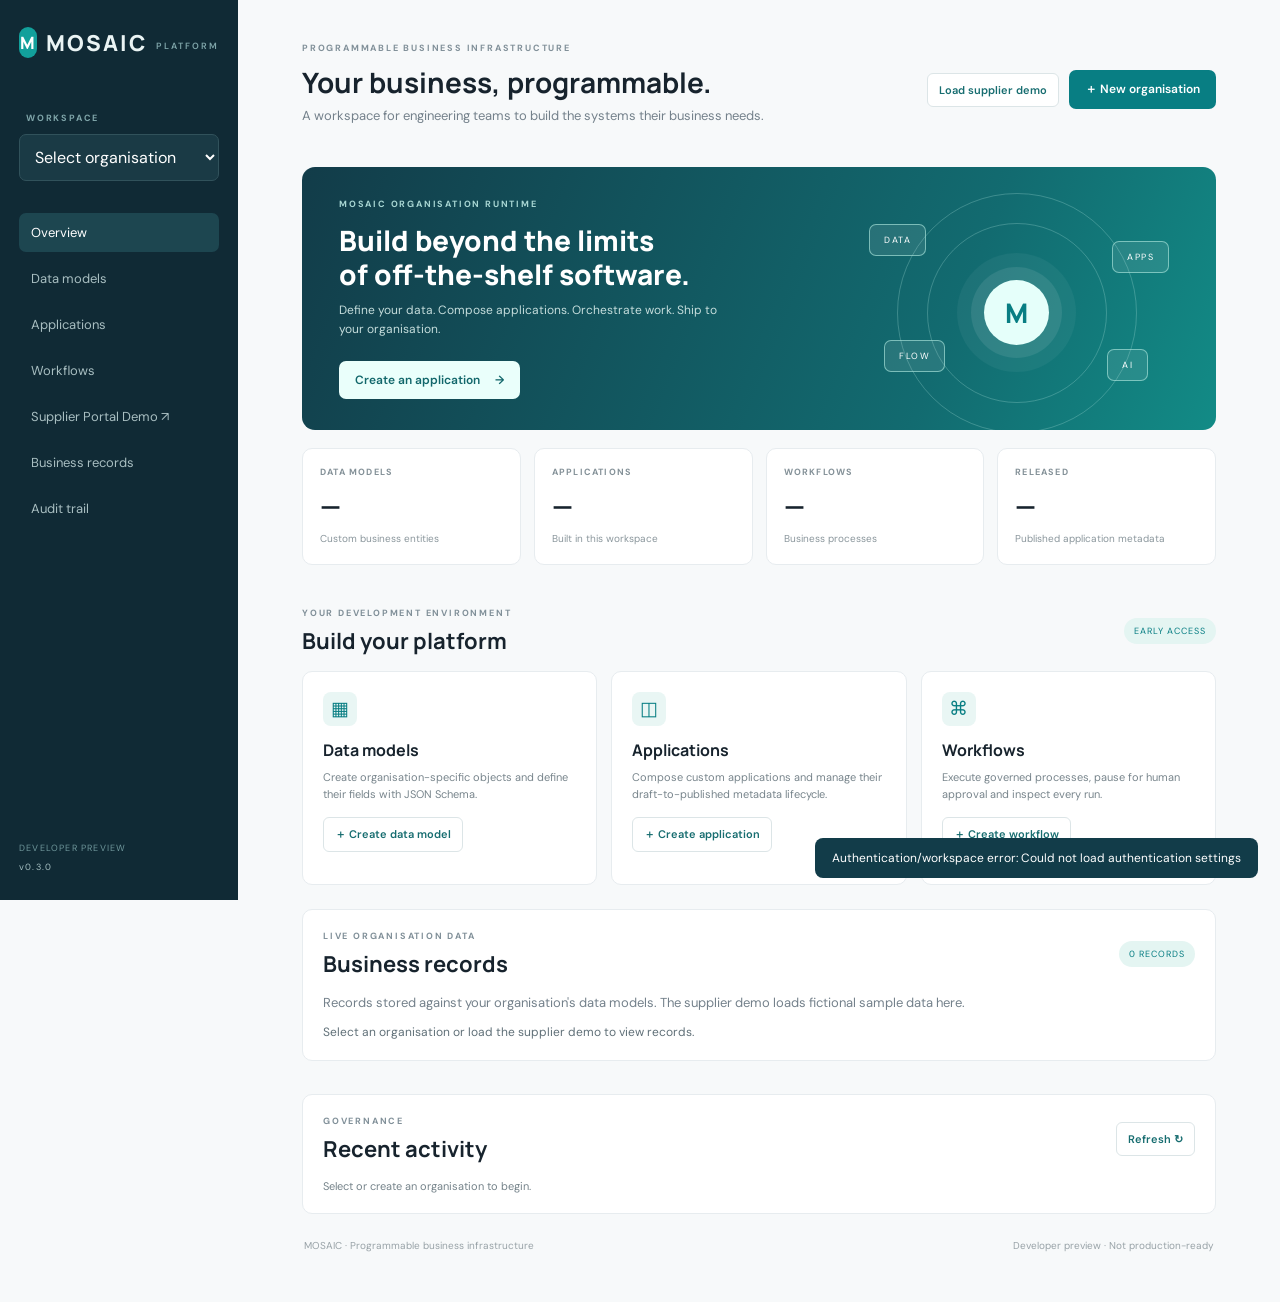
==== commit 2f409376: "Expose workflow execution controls in platform UI" ====
--- a/static/index.html
+++ b/static/index.html
@@ -7,7 +7,7 @@
 <section class="hero"><div><div class="eyebrow light">MOSAIC ORGANISATION RUNTIME</div><h2>Build beyond the limits<br>of off-the-shelf software.</h2><p>Define your data. Compose applications. Orchestrate work. Ship to your organisation.</p><button class="hero-btn" id="quickApp" type="button">Create an application <span>→</span></button></div><div class="hero-art"><div class="orb orb1"></div><div class="orb orb2"></div><div class="node n1">DATA</div><div class="node n2">APPS</div><div class="node n3">FLOW</div><div class="node n4">AI</div><div class="core">M</div></div></section>
 <section class="stats"><article><span>DATA MODELS</span><strong id="objectCount">—</strong><small>Custom business entities</small></article><article><span>APPLICATIONS</span><strong id="appCount">—</strong><small>Built in this workspace</small></article><article><span>WORKFLOWS</span><strong id="workflowCount">—</strong><small>Business processes</small></article><article><span>RELEASED</span><strong id="publishedCount">—</strong><small>Published application metadata</small></article></section>
 <div class="section-head"><div><div class="eyebrow">YOUR DEVELOPMENT ENVIRONMENT</div><h2>Build your platform</h2></div><span class="pill">EARLY ACCESS</span></div>
-<section class="cards"><article class="feature" id="objects"><div class="icon">▦</div><h3>Data models</h3><p>Create organisation-specific objects and define their fields with JSON Schema.</p><button type="button" data-action="object">＋ Create data model</button><div id="objectList" class="items"></div></article><article class="feature" id="apps"><div class="icon">◫</div><h3>Applications</h3><p>Compose custom applications and manage their draft-to-published metadata lifecycle.</p><button type="button" data-action="app">＋ Create application</button><div id="appList" class="items"></div></article><article class="feature" id="workflows"><div class="icon">⌘</div><h3>Workflows</h3><p>Define governed business process specifications. Execution is not yet enabled.</p><button type="button" data-action="workflow">＋ Create workflow</button><div id="workflowList" class="items"></div></article></section>
+<section class="cards"><article class="feature" id="objects"><div class="icon">▦</div><h3>Data models</h3><p>Create organisation-specific objects and define their fields with JSON Schema.</p><button type="button" data-action="object">＋ Create data model</button><div id="objectList" class="items"></div></article><article class="feature" id="apps"><div class="icon">◫</div><h3>Applications</h3><p>Compose custom applications and manage their draft-to-published metadata lifecycle.</p><button type="button" data-action="app">＋ Create application</button><div id="appList" class="items"></div></article><article class="feature" id="workflows"><div class="icon">⌘</div><h3>Workflows</h3><p>Execute governed processes, pause for human approval and inspect every run.</p><button type="button" data-action="workflow">＋ Create workflow</button><div id="workflowList" class="items"></div><div id="workflowRuns" class="workflow-runs" aria-live="polite"></div></article></section>
 <section class="audit records" id="records"><div class="section-head"><div><div class="eyebrow">LIVE ORGANISATION DATA</div><h2>Business records</h2></div><span class="pill" id="recordCount">0 RECORDS</span></div><p class="muted">Records stored against your organisation's data models. The supplier demo loads fictional sample data here.</p><div id="recordList" class="record-list">Select an organisation or load the supplier demo to view records.</div></section>
 <section class="audit" id="audit"><div class="section-head"><div><div class="eyebrow">GOVERNANCE</div><h2>Recent activity</h2></div><button class="subtle" id="refresh" type="button">Refresh ↻</button></div><div id="auditList" class="audit-list">Select or create an organisation to begin.</div></section>
 <footer>MOSAIC · Programmable business infrastructure <span>Developer preview · Not production-ready</span></footer></main>
--- a/static/style.css
+++ b/static/style.css
@@ -4,3 +4,5 @@
 .mini-action{border:1px solid #c9dddd;background:#fff;color:#087e83;border-radius:5px;padding:4px 7px;font:600 9px 'DM Sans';cursor:pointer}.mini-action:hover{background:#e9f6f4}
 
 .records{margin-top:24px}.record-list{font-size:12px;color:#607078}.record-table-wrap{width:100%;overflow-x:auto}.record-table{width:100%;border-collapse:collapse;font-size:11px;min-width:560px}.record-table th{text-align:left;color:#829096;font-size:9px;letter-spacing:1px;text-transform:uppercase;background:#f7f9fa}.record-table th,.record-table td{padding:12px;border-bottom:1px solid var(--line);vertical-align:top}.record-table td{line-height:1.6}.record-table td:first-child{color:#087e83;font-weight:600}.record-table td:nth-child(2){min-width:170px}.empty-state{padding:24px;text-align:center;background:#f7f9fa;border:1px dashed #dce5e7;border-radius:8px;color:#74818b}.header-actions{display:flex;gap:8px;flex-wrap:wrap}button:disabled{opacity:.55;cursor:wait}
+
+.auth-status{font-size:11px;color:#087e83;font-weight:600}.auth-locked main{opacity:1}.auth-locked .hero,.auth-locked .stats,.auth-locked .section-head,.auth-locked .cards,.auth-locked .audit{display:none}.auth-locked header{min-height:55vh;align-items:center;justify-content:center;text-align:center;flex-direction:column;gap:20px}.auth-locked header:after{content:'Sign in with your organisation identity provider to access your MOSAIC workspace.';display:block;color:#74818b;font-size:13px}.header-actions{display:flex;align-items:center;gap:10px}.auth-status[hidden],button[hidden]{display:none}@media(max-width:700px){.header-actions{flex-wrap:wrap;justify-content:flex-end}.auth-status{display:none}}
